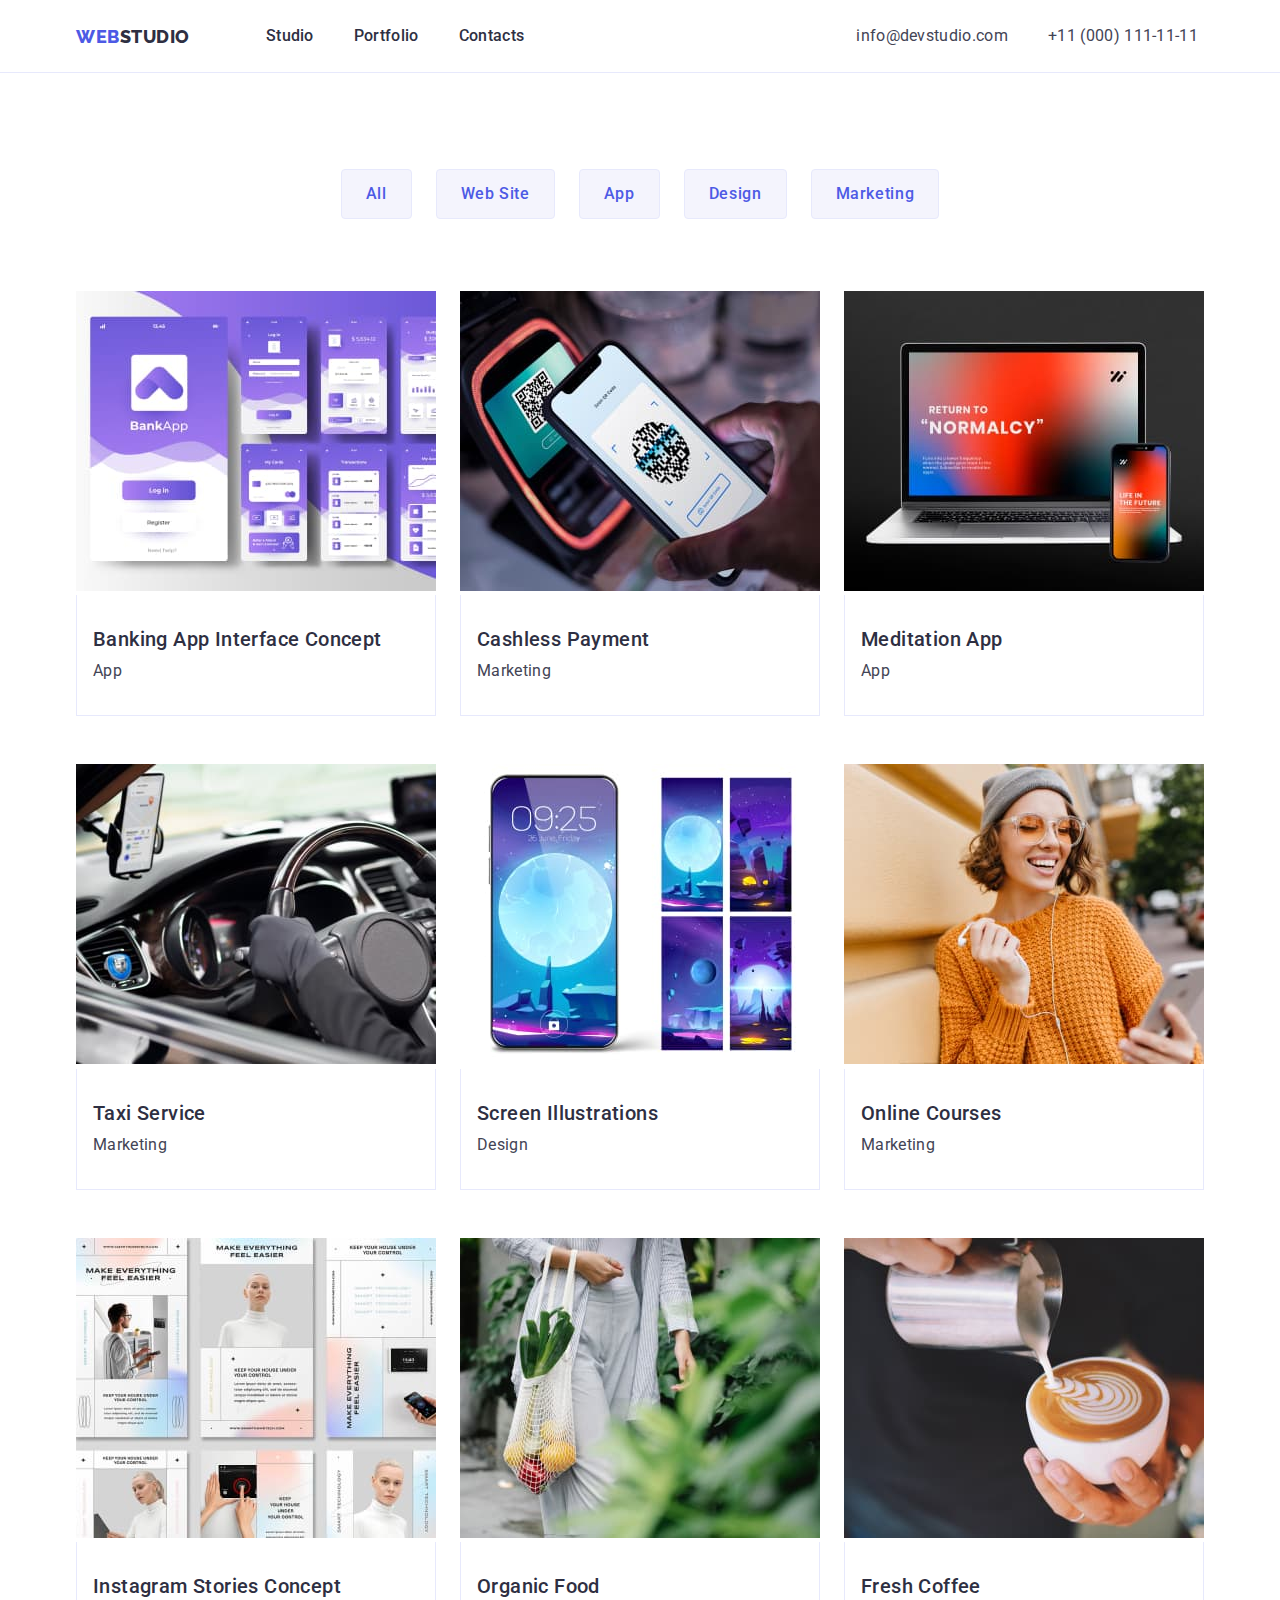
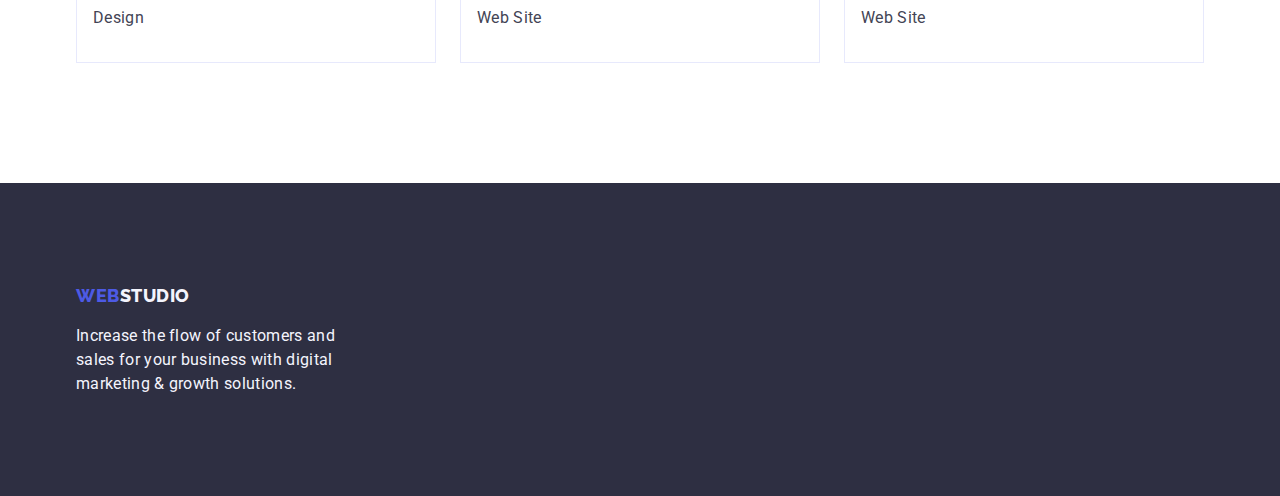
==== portfolio.html @ f7036d9c "markup1" ====
<!DOCTYPE html>
<html lang="en">
  <head>
    <meta charset="UTF-8" />
    <meta name="viewport" content="width=device-width, initial-scale=1.0" />
    <title>Portfolio</title>
    <link rel="preconnect" href="https://fonts.googleapis.com" />
    <link rel="preconnect" href="https://fonts.gstatic.com" crossorigin />
    <link
      href="https://fonts.googleapis.com/css2?family=Raleway:wght@800&family=Roboto:wght@400;500;700&display=swap"
      rel="stylesheet"
    />
    <link
      rel="stylesheet"
      href="https://cdnjs.cloudflare.com/ajax/libs/modern-normalize/2.0.0/modern-normalize.min.css"
    />
    <link rel="stylesheet" href="./css/syles.css" />
  </head>
  <body>
    <!--header-->
    <header class="header">
      <div class="container heaer-container">
        <nav class="header-navigation">
          <div class="header-logo-all">
            <a class="header-logo link" href="./portfolio.html"
              >Web<span class="header-logo-part">Studio</span></a
            >
          </div>
          <ul class="header-menu-list list">
            <li class="header-menu-item">
              <a
                class="header-menu-link link"
                href="./index.html"
                target="_blank"
                >Studio</a
              >
            </li>
            <li class="header-menu-item">
              <a
                class="header-menu-link link"
                href="./portfolio.html"
                target="_blank"
                >Portfolio</a
              >
            </li>
            <li class="header-menu-item">
              <a class="header-menu-link link" href="" target="_blank"
                >Contacts</a
              >
            </li>
          </ul>
        </nav>
        <address class="adress-header-section">
          <ul class="header-adress-list list">
            <li>
              <a
                class="header-menu-adress link"
                href="mailto:info@devstudio.com"
                >info@devstudio.com</a
              >
            </li>
            <li>
              <a class="header-menu-adress link" href="tel:+110001111111"
                >+11 (000) 111-11-11</a
              >
            </li>
          </ul>
        </address>
      </div>
    </header>
    <main>
      <!--section 1-->
      <section class="servicies">
        <div class="container">
          <h1 class="visually-hidden">filter-buttons</h1>
          <ul class="section-button-list list">
            <li class="button-item">
              <button class="button-all" type="button">All</button>
            </li>
            <li class="button-item">
              <button class="button-all" type="button">Web Site</button>
            </li>
            <li class="button-item">
              <button class="button-all" type="button">App</button>
            </li>
            <li class="button-item">
              <button class="button-all" type="button">Design</button>
            </li>
            <li class="button-item">
              <button class="button-all" type="button">Marketing</button>
            </li>
          </ul>
          <ul class="servicies-list list">
            <li class="servicies-item">
              <a class="servicies-item-link link" href="">
                <img
                  src="./images/serv-img-1.jpg"
                  width="360"
                  height="300"
                  alt="Banking App"
                />
                <div class="container-servicies">
                  <h2 class="servicies-title">Banking App Interface Concept</h2>
                  <p class="servicies-type">App</p>
                </div>
              </a>
            </li>
            <li>
              <a class="servicies-item-link link" href="">
                <img
                  src="./images/serv-img-2.jpg"
                  width="360"
                  height="300"
                  alt="Cashless Payment"
                />
                <div class="container-servicies">
                  <h2 class="servicies-title">Cashless Payment</h2>
                  <p class="servicies-type">Marketing</p>
                </div>
              </a>
            </li>
            <li>
              <a class="servicies-item-link link" href="">
                <img
                  src="./images/serv-img-3.jpg"
                  width="360"
                  height="300"
                  alt="Meditation App"
                />
                <div class="container-servicies">
                  <h2 class="servicies-title">Meditation App</h2>
                  <p class="servicies-type">App</p>
                </div>
              </a>
            </li>
            <li>
              <a class="servicies-item-link link" href="">
                <img
                  src="./images/serv-img-4.jpg"
                  width="360"
                  height="300"
                  alt="Taxi Service"
                />
                <div class="container-servicies">
                  <h2 class="servicies-title">Taxi Service</h2>
                  <p class="servicies-type">Marketing</p>
                </div>
              </a>
            </li>
            <li>
              <a class="servicies-item-link link" href="">
                <img
                  src="./images/serv-img-5.jpg"
                  width="360"
                  height="300"
                  alt="Screen Illustrations"
                />
                <div class="container-servicies">
                  <h2 class="servicies-title">Screen Illustrations</h2>
                  <p class="servicies-type">Design</p>
                </div>
              </a>
            </li>
            <li>
              <a class="servicies-item-link link" href="">
                <img
                  src="./images/serv-img-6.jpg"
                  width="360"
                  height="300"
                  alt="Online Courses"
                />
                <div class="container-servicies">
                  <h2 class="servicies-title">Online Courses</h2>
                  <p class="servicies-type">Marketing</p>
                </div>
              </a>
            </li>
            <li>
              <a class="servicies-item-link link" href="">
                <img
                  src="./images/serv-img-7.jpg"
                  width="360"
                  height="300"
                  alt="Instagram Stories Concept"
                />
                <div class="container-servicies">
                  <h2 class="servicies-title">Instagram Stories Concept</h2>
                  <p class="servicies-type">Design</p>
                </div>
              </a>
            </li>
            <li>
              <a class="servicies-item-link link" href="">
                <img
                  src="./images/serv-img-8.jpg"
                  width="360"
                  height="300"
                  alt="Organic Food"
                />
                <div class="container-servicies">
                  <h2 class="servicies-title">Organic Food</h2>
                  <p class="servicies-type">Web Site</p>
                </div>
              </a>
            </li>
            <li>
              <a class="servicies-item-link link" href="">
                <img
                  src="./images/serv-img-9.jpg"
                  width="360"
                  height="300"
                  alt="Organic Food"
                />
                <div class="container-servicies">
                  <h2 class="servicies-title">Fresh Coffee</h2>
                  <p class="servicies-type">Web Site</p>
                </div>
              </a>
            </li>
          </ul>
        </div>
      </section>
    </main>
    <!--footer-->
    <footer class="footer">
      <div class="container">
        <div class="footer-logo-all">
          <a class="footer-logo link" href="./index.html"
            >Web<span class="footer-logo-part">Studio</span></a
          >
        </div>
        <p class="footer-text">
          Increase the flow of customers and sales for your business with
          digital marketing & growth solutions.
        </p>
      </div>
    </footer>
  </body>
</html>
---- css/syles.css ----
body {
  background-color: #ffffff;
  font-family: "Roboto", sans-serif;
  color: #434455;
}

:root {
  --iris: #4d5ae5;
  --ocean: #404bbf;
  --navyblue: #2e2f42;
  --green: #31d0aa;
  --slate: #434455;
  --light_slate: #8e8f99;
  --cornflower: #e7e9fc;
  --cloud: #f4f4fd;
  --navy_blue_modal: #2e2f42;
  --grey: #2e2f42;
  --dairy: #fcfcfc;
  --white: #ffffff;
  --logo_font: "Raleway";
}

*,
*::before,
*::after {
  box-sizing: border-box;
}

main {
  flex-grow: 1;
}

.link {
  text-decoration: none;
}

.list {
  list-style-type: none;
}

.container {
  max-width: 1158px;
  padding: 0 15px;
  margin: 0 auto;
}

.visually-hidden {
  position: absolute;
  width: 1px;
  height: 1px;
  margin: -1px;
  border: 0;
  padding: 0;
  white-space: nowrap;
  clip-path: inset(100%);
  clip: rect(0 0 0 0);
  overflow: hidden;
}

p,
h1,
h2,
h3,
h4,
h5,
h6 {
  margin-top: 0;
  margin-bottom: 0;
}

ol,
ul {
  padding-left: 0;
  margin-top: 0;
  margin-bottom: 0;
}

/*---------------HEADER--------------------*/

.header {
  padding-bottom: 24px;
  padding-top: 24px;
  border-bottom: 1px solid var(--cornflower, #e7e9fc);
  background: var(--white);
}

.heaer-container {
  display: flex;
  align-items: center;
}

.header-logo {
  color: var(--iris);
  font-family: "Raleway", sans-serif;
  font-size: 18px;
  font-weight: 800;
  line-height: 1.17;
  letter-spacing: 0.03em;
  text-transform: uppercase;
}

.header-navigation {
  display: flex;
  align-items: center;
}

.header-logo-part {
  color: var(--navyblue);
}

.header-logo-all {
  padding-bottom: 1.5px;
  padding-top: 1.5px;
  display: flex;
  align-items: center;
  margin-right: 76px;
}

.header-menu-list {
  display: flex;
  gap: 40px;
  margin-right: 332px;
}

.header-menu-link {
  color: var(--navyblue);
  font-size: 16px;
  font-weight: 500;
  line-height: 1.5;
  letter-spacing: 0.02em;
}

.header-menu-link:hover,
.header-menu-link:focus {
  color: var(--ocean);
  text-decoration-line: underline;
}

.adress-header-section {
  font-style: normal;
}

.header-adress-list {
  display: flex;
  gap: 40px;
}

.header-menu-adress {
  color: var(--slate);
  font-size: 16px;
  line-height: 1.5;
  letter-spacing: 0.02em;
}

.header-menu-adress:hover,
.header-menu-adress:focus {
  color: var(--ocean);
}

/*--------------section-1/hero--------------*/

.hero {
  padding: 188px 472px 292px;
  background-color: var(--navyblue);
}

.hero-logo {
  color: var(--white);
  text-align: center;
  font-size: 56px;
  line-height: 1.07;
  letter-spacing: 0.02em;
  max-width: 496px;
  margin: 0 auto 48px auto;
}

.hero-btn {
  color: var(--white);
  font-family: inherit;
  display: block;
  background-color: var(--iris);
  font-size: 16px;
  font-weight: 500;
  line-height: 1.5;
  letter-spacing: 0.04em;
  cursor: pointer;
  padding: 16px 32px;
  border-radius: 4px;
  box-shadow: 0px 4px 4px 0px rgba(0, 0, 0, 0.15);
  margin: 0 auto;
}

.hero-btn:hover,
.hero-btn:focus {
  background-color: var(--ocean);
}

/*--------------section-2-skills--------------*/

.skills {
  padding: 120px 0px;
}
.skills-list {
  display: flex;
  gap: 24px;
}
.skills-item {
}
.skills-subtitle {
  color: var(--navyblue);
  font-size: 20px;
  font-weight: 500;
  line-height: 1.2;
  letter-spacing: 0.02em;
  margin-bottom: 8px;
}
.skills-text {
  color: var(--slate);
  font-size: 16px;
  line-height: 1.5;
  letter-spacing: 0.02em;
  max-width: 264px;
}

/*--------------section-3-doing--------------*/

.doing {
  padding-bottom: 120px;
}

.doing-title {
  color: var(--navyblue);
  text-align: center;
  font-size: 36px;
  line-height: 1.11;
  letter-spacing: 0.02em;
  text-transform: capitalize;
  margin-bottom: 72px;
}
.doing-list {
  display: flex;
  gap: 24px;
}
.doing-item {
}

/*--------------section-4-team--------------*/

.team {
  padding: 120px 0px;
  background-color: var(--cloud);
}
.team-title {
  color: var(--navyblue);
  font-size: 36px;
  line-height: 1.11;
  letter-spacing: 0.02em;
  text-transform: capitalize;
  text-align: center;
  margin-bottom: 72px;
}
.team-list {
  display: flex;
  gap: 24px;
}

.team-item {
  background-color: var(--white);
  border-radius: 0px 0px 4px 4px;
  box-shadow: 0px 2px 1px 0px rgba(46, 47, 66, 0.08),
    0px 1px 1px 0px rgba(46, 47, 66, 0.16),
    0px 1px 6px 0px rgba(46, 47, 66, 0.08);
}

.img-team {
}

.container-team {
  padding: 32px 0;
}

.team-name {
  color: var(--navyblue);
  font-size: 20px;
  font-weight: 500;
  line-height: 1.2;
  letter-spacing: 0.02em;
  text-align: center;
  margin-bottom: 8px;
}

.team-text {
  color: var(--slate);
  font-size: 16px;
  line-height: 1.5;
  letter-spacing: 0.02em;
  text-align: center;
}

/*--------------footer--------------*/

.footer {
  background-color: var(--navyblue);
  padding-top: 101.5px;
}
.footer-logo {
  color: var(--iris);
  font-family: "Raleway", sans-serif;
  font-size: 18px;
  font-weight: 800;
  line-height: 1.17;
  letter-spacing: 0.03em;
  text-transform: uppercase;
}

.footer-logo-part {
  color: var(--cloud);
}

.footer-logo-all {
}

.footer-text {
  color: var(--cloud);
  font-size: 16px;
  line-height: 1.5;
  letter-spacing: 0.02em;
  margin-top: 17.5px;
  max-width: 264px;
  padding-bottom: 100px;
}

/*!--------------PORTFOLIO--------------*/

/*!---------------HEADER-as-index-------*/

/*!---------------button-list-------*/

.servicies {
  padding: 96px 0 120px 0;
}

.section-button-list {
  display: flex;
  gap: 24px;
  margin-bottom: 72px;
  justify-content: center;
}

.button-all {
  color: var(--iris);
  background-color: var(--cloud);
  font-family: inherit;
  font-size: 16px;
  font-weight: 500;
  line-height: 1.5;
  letter-spacing: 0.04em;
  cursor: pointer;
  padding: 12px 24px;
  border-radius: 4px;
  border: 1px solid var(--cornflower);
}

.button-all:hover,
.button-all:focus,
.button-all:active {
  color: var(--white);
  background-color: var(--ocean);
  border: 1px solid transparent;
}

/*!---------------section-servicies-------*/

.servicies-list {
  display: flex;
  column-gap: 24px;
  row-gap: 48px;
  flex-wrap: wrap;
}

.servicies-item {
  width: calc((100% - 48px) / 3);
}

.container-servicies {
  padding: 32px 16px;
  border: 1px solid var(--cornflower);
  border-top: none;
}

.servicies-item-link {
}
.link {
}
.servicies-title {
  color: var(--navyblue);
  font-size: 20px;
  font-weight: 500;
  line-height: 1.2;
  letter-spacing: 0.02em;
  margin-bottom: 8px;
}
.servicies-type {
  color: var(--slate);
  font-size: 16px;
  line-height: 1.5;
  letter-spacing: 0.02em;
}

/*!---------------FOOTER-as-index-------*/
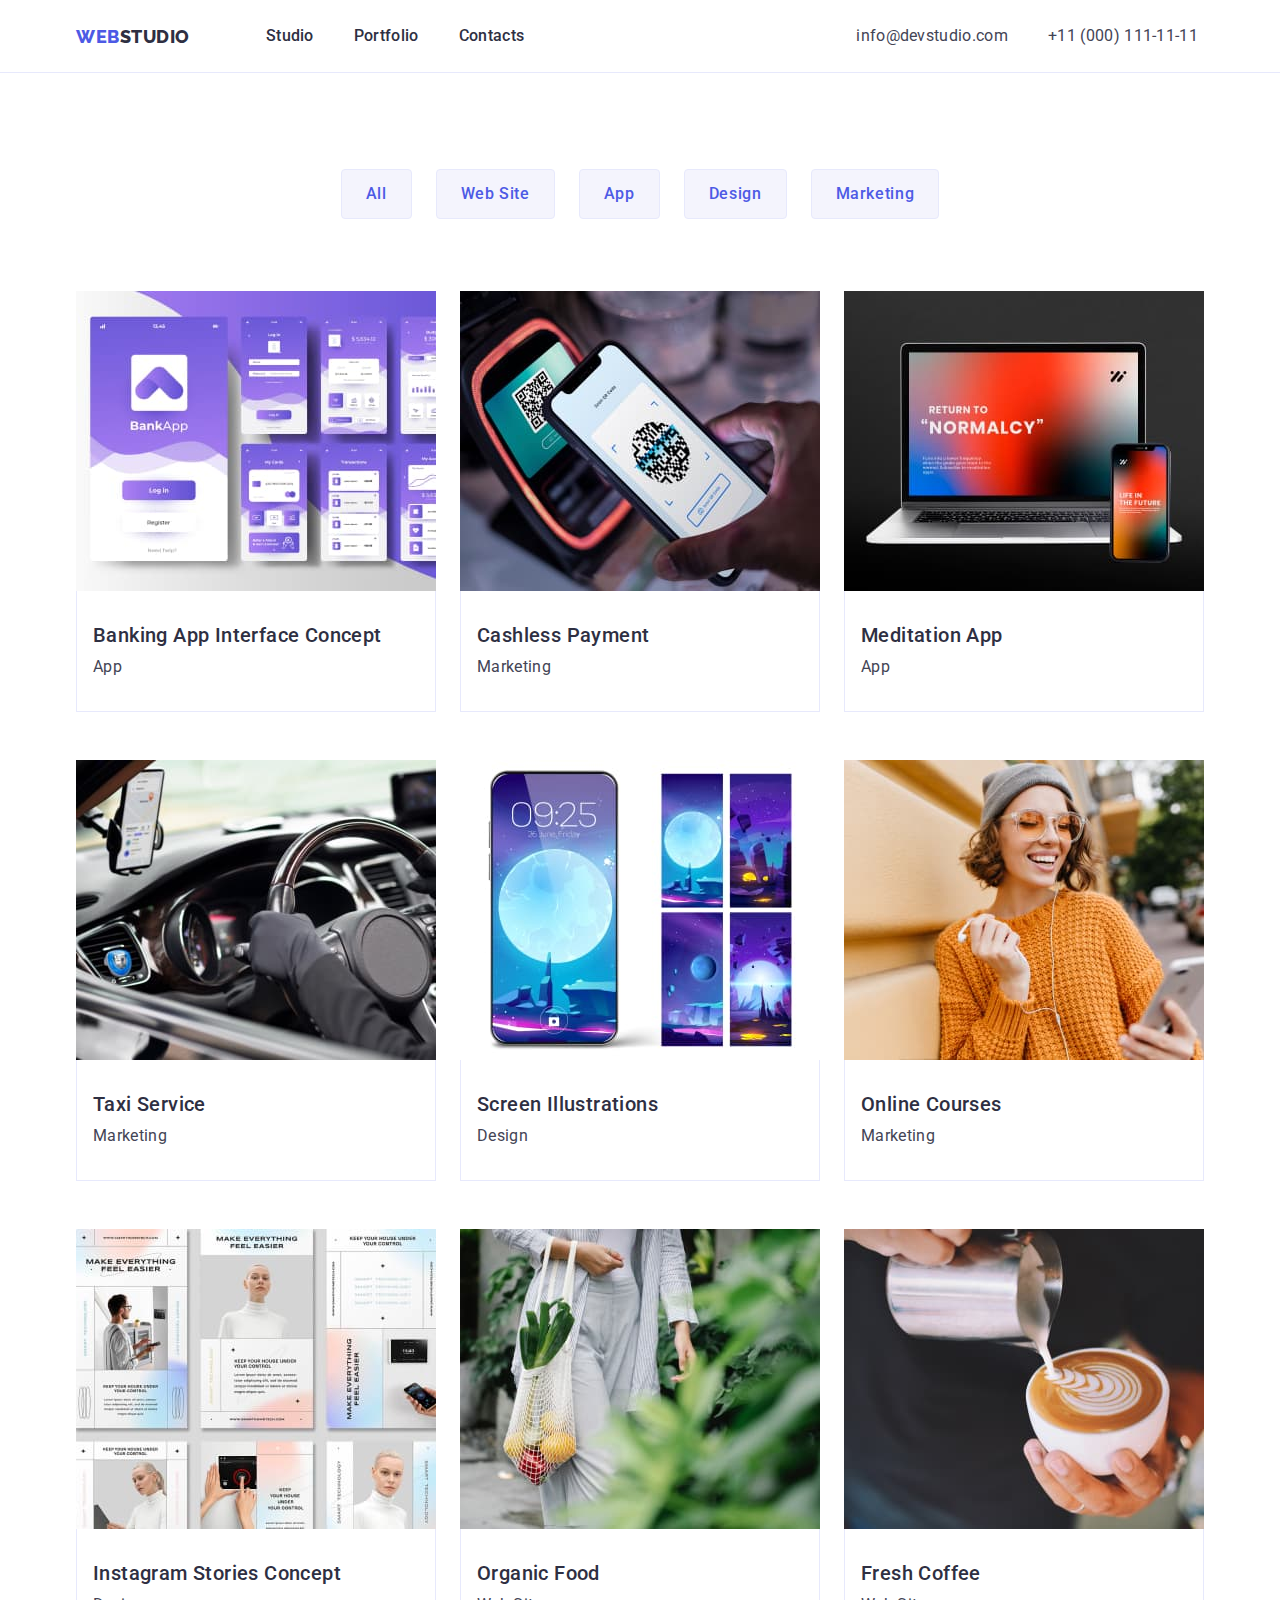
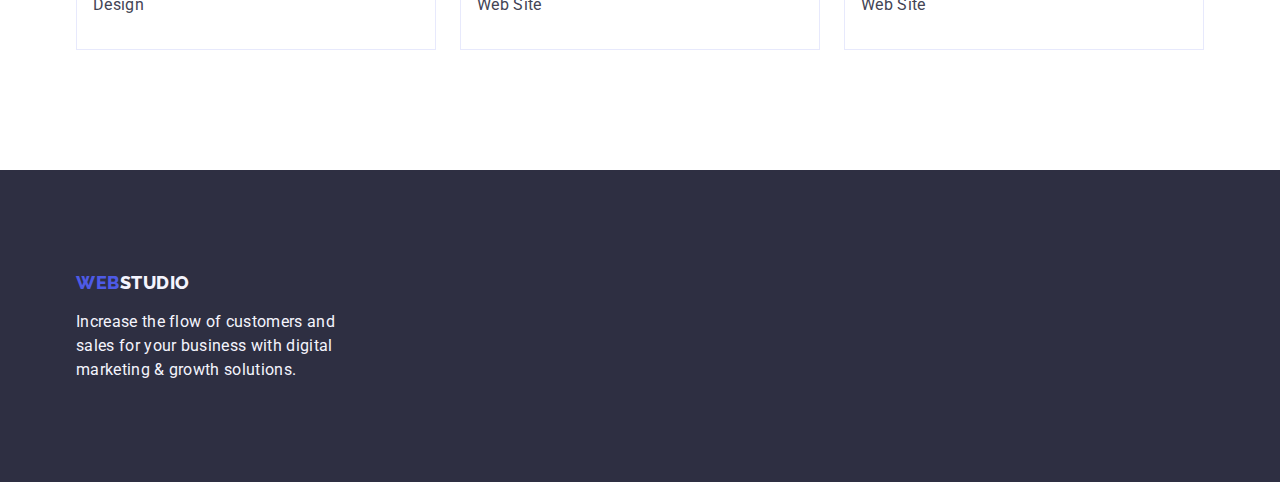
==== commit 60d8e511: "mistake" ====
--- a/portfolio.html
+++ b/portfolio.html
@@ -19,10 +19,10 @@
   <body>
     <!--header-->
     <header class="header">
-      <div class="container heaer-container">
+      <div class="container header-container">
         <nav class="header-navigation">
           <div class="header-logo-all">
-            <a class="header-logo link" href="./portfolio.html"
+            <a class="header-logo-white link" href="./portfolio.html"
               >Web<span class="header-logo-part">Studio</span></a
             >
           </div>
--- a/css/syles.css
+++ b/css/syles.css
@@ -30,6 +30,10 @@
   flex-grow: 1;
 }
 
+img {
+  display: block;
+}
+
 .link {
   text-decoration: none;
 }
@@ -78,18 +82,17 @@
 /*---------------HEADER--------------------*/
 
 .header {
-  padding-bottom: 24px;
-  padding-top: 24px;
+  padding: 24px 0;
   border-bottom: 1px solid var(--cornflower, #e7e9fc);
   background: var(--white);
 }
 
-.heaer-container {
+.header-container {
   display: flex;
   align-items: center;
 }
 
-.header-logo {
+.header-logo-white {
   color: var(--iris);
   font-family: "Raleway", sans-serif;
   font-size: 18px;
@@ -97,6 +100,7 @@
   line-height: 1.17;
   letter-spacing: 0.03em;
   text-transform: uppercase;
+  margin-right: 76px;
 }
 
 .header-navigation {
@@ -113,7 +117,7 @@
   padding-top: 1.5px;
   display: flex;
   align-items: center;
-  margin-right: 76px;
+  /*margin-right: 76px;*/
 }
 
 .header-menu-list {
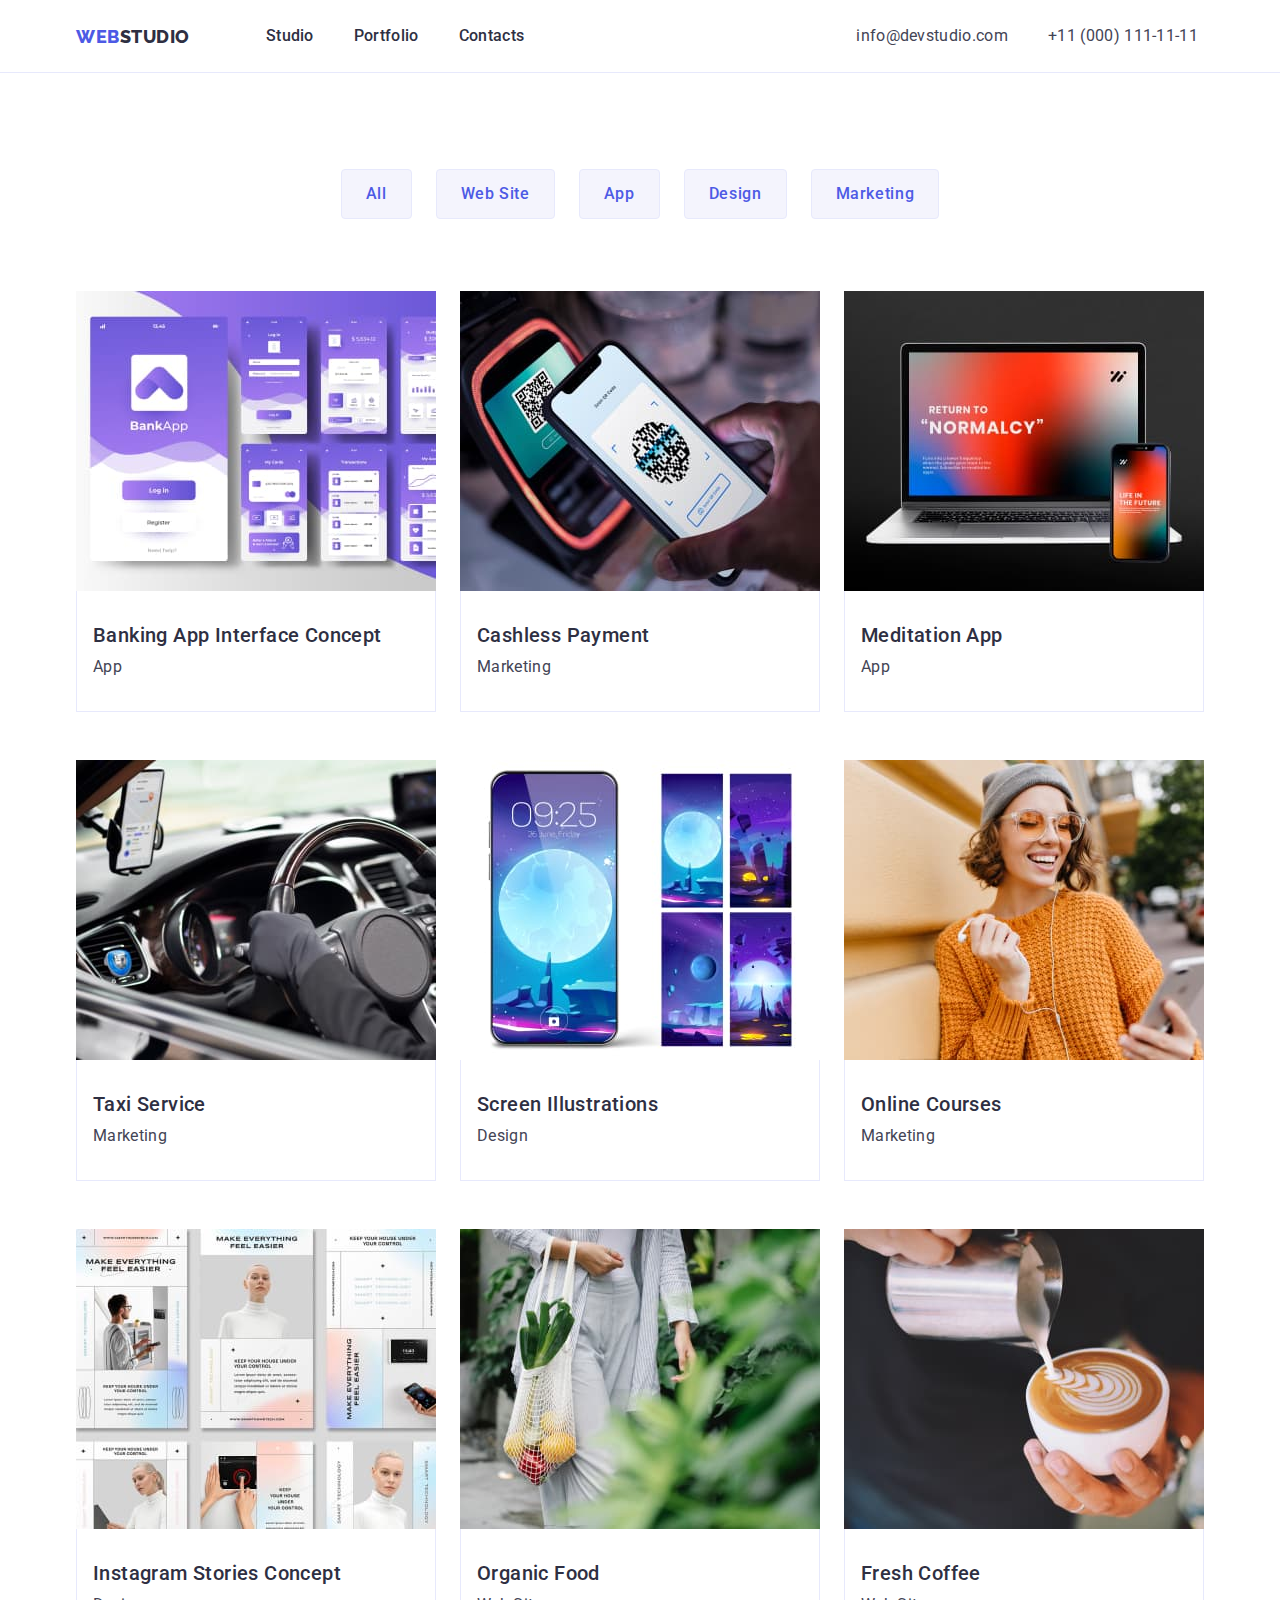
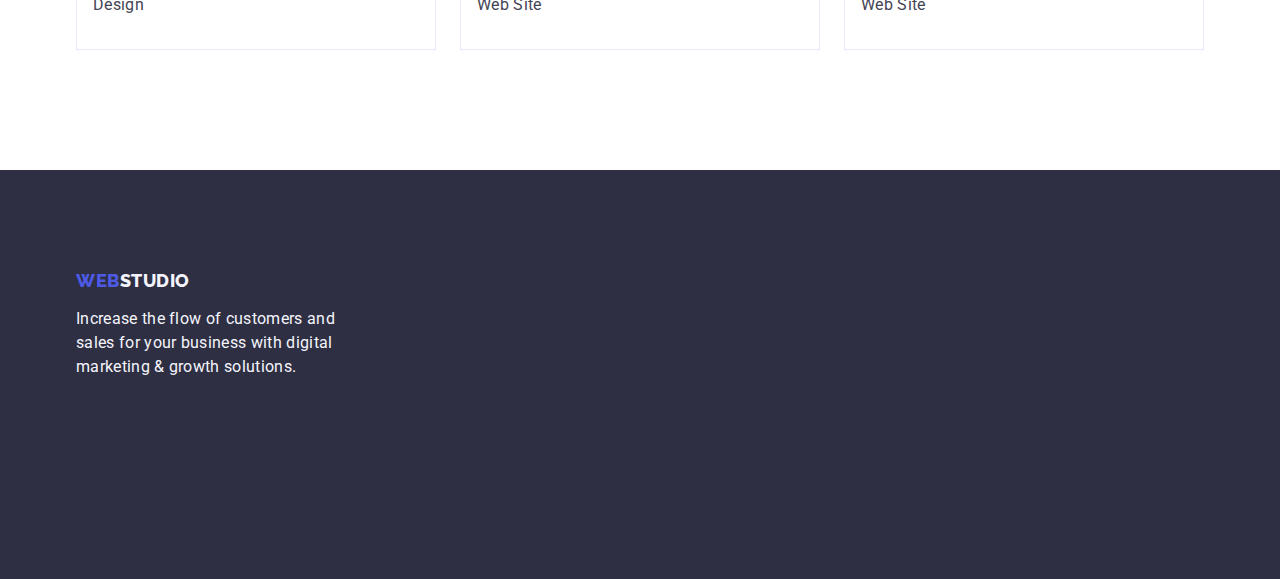
==== commit ffdd6090: "mistake-footer" ====
--- a/portfolio.html
+++ b/portfolio.html
@@ -105,7 +105,7 @@
                 </div>
               </a>
             </li>
-            <li>
+            <li class="servicies-item">
               <a class="servicies-item-link link" href="">
                 <img
                   src="./images/serv-img-2.jpg"
@@ -119,7 +119,7 @@
                 </div>
               </a>
             </li>
-            <li>
+            <li class="servicies-item">
               <a class="servicies-item-link link" href="">
                 <img
                   src="./images/serv-img-3.jpg"
@@ -133,7 +133,7 @@
                 </div>
               </a>
             </li>
-            <li>
+            <li class="servicies-item">
               <a class="servicies-item-link link" href="">
                 <img
                   src="./images/serv-img-4.jpg"
@@ -147,7 +147,7 @@
                 </div>
               </a>
             </li>
-            <li>
+            <li class="servicies-item">
               <a class="servicies-item-link link" href="">
                 <img
                   src="./images/serv-img-5.jpg"
@@ -161,7 +161,7 @@
                 </div>
               </a>
             </li>
-            <li>
+            <li class="servicies-item">
               <a class="servicies-item-link link" href="">
                 <img
                   src="./images/serv-img-6.jpg"
@@ -175,7 +175,7 @@
                 </div>
               </a>
             </li>
-            <li>
+            <li class="servicies-item">
               <a class="servicies-item-link link" href="">
                 <img
                   src="./images/serv-img-7.jpg"
@@ -189,7 +189,7 @@
                 </div>
               </a>
             </li>
-            <li>
+            <li class="servicies-item">
               <a class="servicies-item-link link" href="">
                 <img
                   src="./images/serv-img-8.jpg"
@@ -203,7 +203,7 @@
                 </div>
               </a>
             </li>
-            <li>
+            <li class="servicies-item">
               <a class="servicies-item-link link" href="">
                 <img
                   src="./images/serv-img-9.jpg"
@@ -224,11 +224,9 @@
     <!--footer-->
     <footer class="footer">
       <div class="container">
-        <div class="footer-logo-all">
-          <a class="footer-logo link" href="./index.html"
-            >Web<span class="footer-logo-part">Studio</span></a
-          >
-        </div>
+        <a class="footer-logo link" href="./index.html"
+          >Web<span class="footer-logo-part">Studio</span></a
+        >
         <p class="footer-text">
           Increase the flow of customers and sales for your business with
           digital marketing & growth solutions.
--- a/css/syles.css
+++ b/css/syles.css
@@ -164,7 +164,7 @@
 /*--------------section-1/hero--------------*/
 
 .hero {
-  padding: 188px 472px 292px;
+  padding: 188px 0;
   background-color: var(--navyblue);
 }
 
@@ -192,6 +192,9 @@
   border-radius: 4px;
   box-shadow: 0px 4px 4px 0px rgba(0, 0, 0, 0.15);
   margin: 0 auto;
+  min-width: 169px;
+  height: 56px;
+  border: none;
 }
 
 .hero-btn:hover,
@@ -305,7 +308,7 @@
 
 .footer {
   background-color: var(--navyblue);
-  padding-top: 101.5px;
+  padding: 100px 0;
 }
 .footer-logo {
   color: var(--iris);
@@ -321,7 +324,9 @@
   color: var(--cloud);
 }
 
-.footer-logo-all {
+.footer-logo {
+  display: inline-block;
+  margin-bottom: 16px;
 }
 
 .footer-text {
@@ -329,7 +334,6 @@
   font-size: 16px;
   line-height: 1.5;
   letter-spacing: 0.02em;
-  margin-top: 17.5px;
   max-width: 264px;
   padding-bottom: 100px;
 }
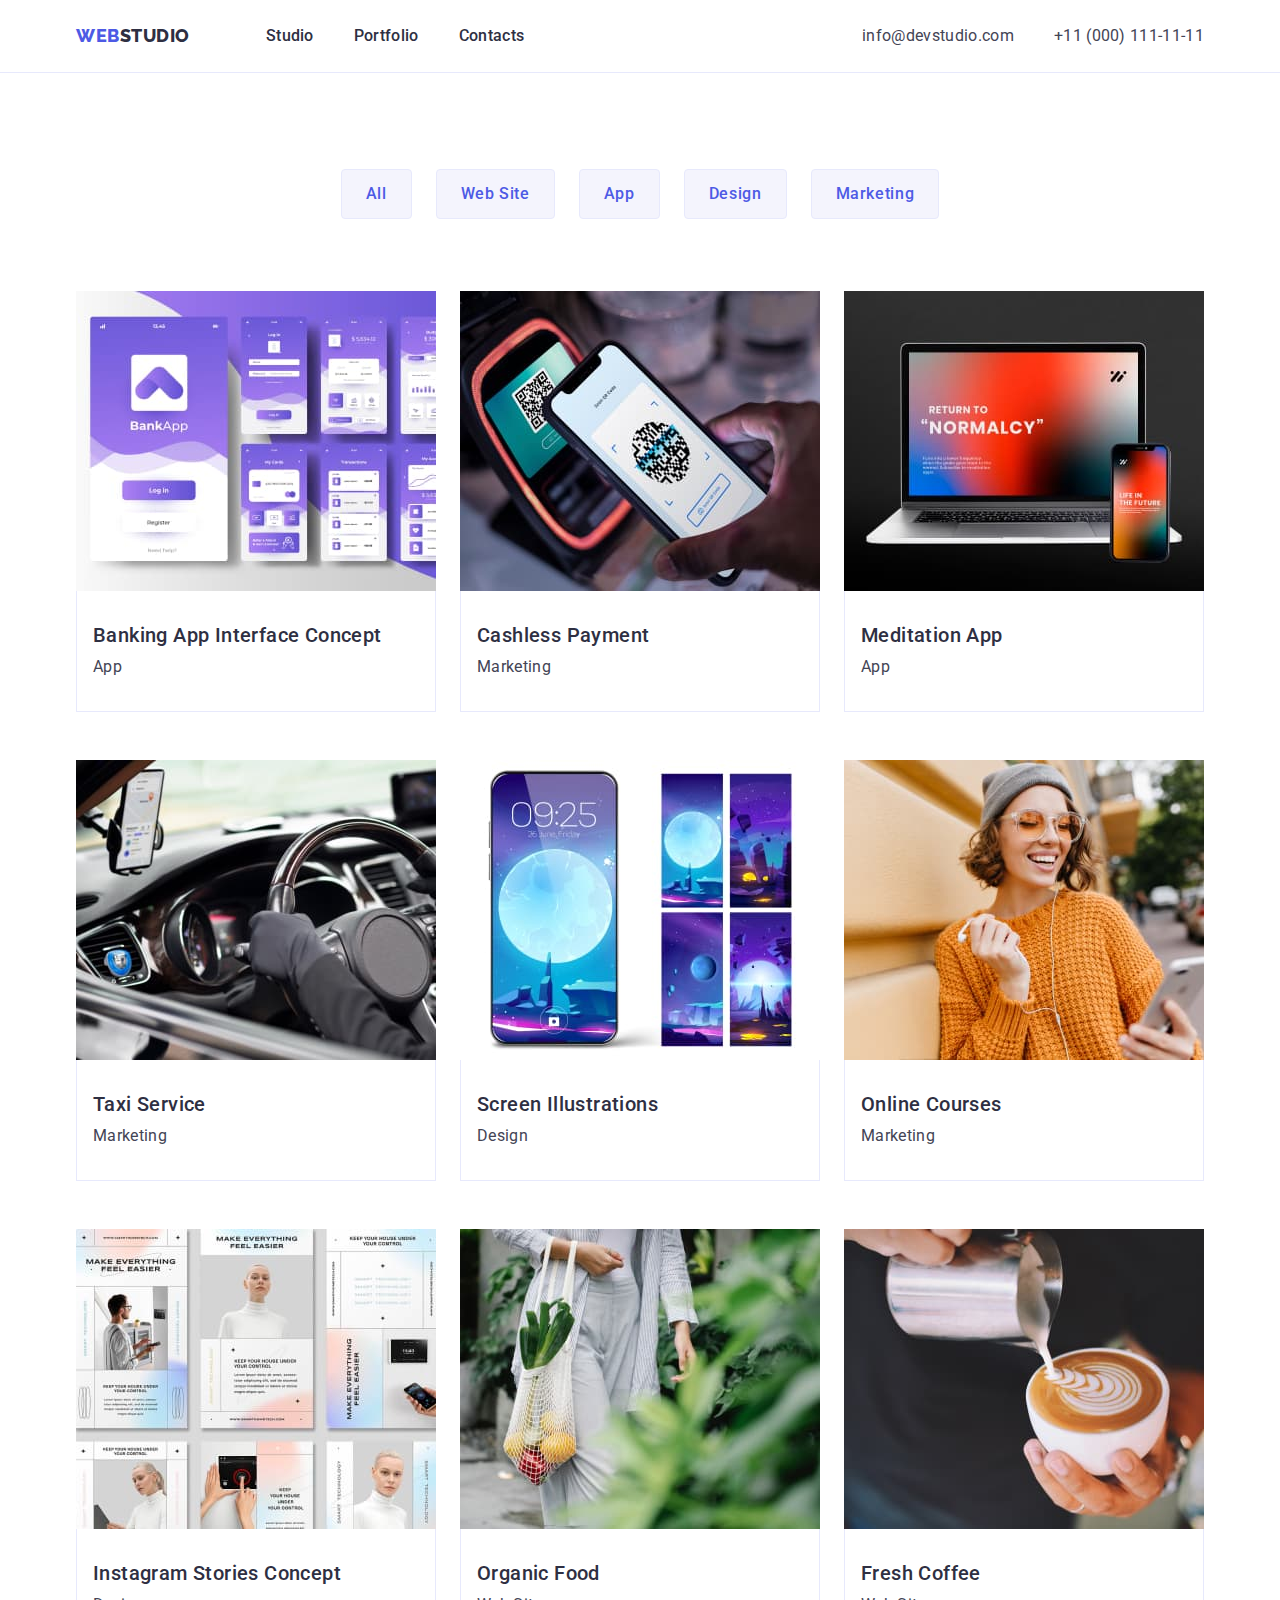
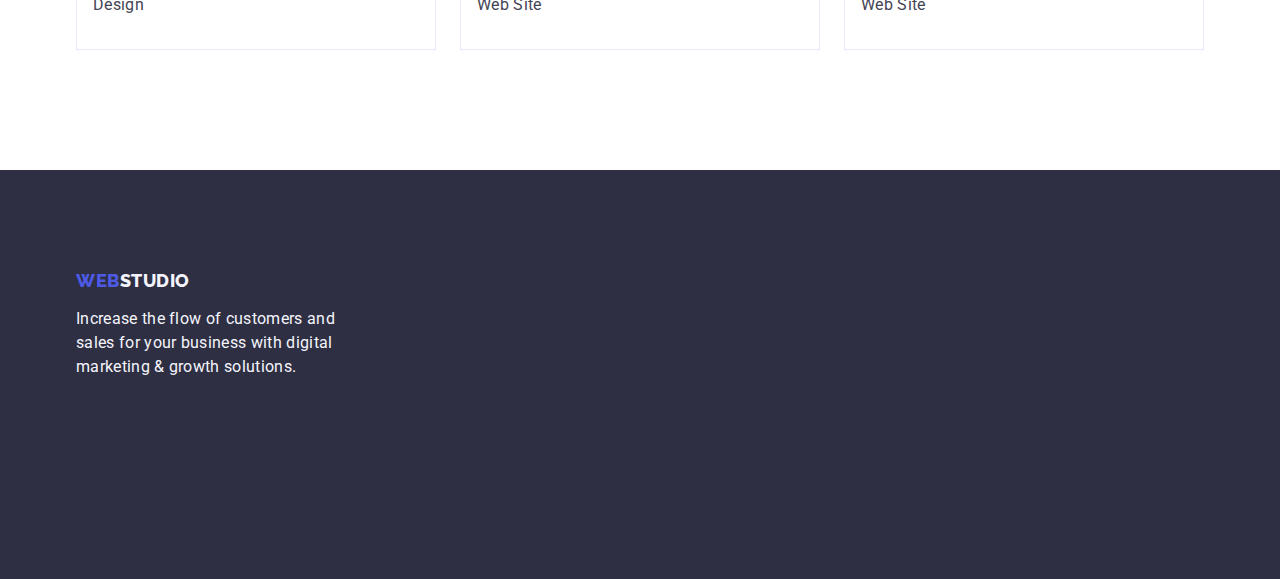
==== commit 711c2e0d: "mistakesm" ====
--- a/portfolio.html
+++ b/portfolio.html
@@ -21,11 +21,9 @@
     <header class="header">
       <div class="container header-container">
         <nav class="header-navigation">
-          <div class="header-logo-all">
-            <a class="header-logo-white link" href="./portfolio.html"
-              >Web<span class="header-logo-part">Studio</span></a
-            >
-          </div>
+          <a class="header-logo link" href="./portfolio.html"
+            >Web<span class="header-logo-part">Studio</span></a
+          >
           <ul class="header-menu-list list">
             <li class="header-menu-item">
               <a
--- a/css/syles.css
+++ b/css/syles.css
@@ -92,7 +92,7 @@
   align-items: center;
 }
 
-.header-logo-white {
+.header-logo {
   color: var(--iris);
   font-family: "Raleway", sans-serif;
   font-size: 18px;
@@ -100,30 +100,29 @@
   line-height: 1.17;
   letter-spacing: 0.03em;
   text-transform: uppercase;
+  display: flex;
+  align-items: center;
   margin-right: 76px;
 }
 
+.header-logo-part {
+  color: var(--navyblue);
+}
+
 .header-navigation {
   display: flex;
   align-items: center;
-}
-
-.header-logo-part {
-  color: var(--navyblue);
-}
-
-.header-logo-all {
-  padding-bottom: 1.5px;
-  padding-top: 1.5px;
-  display: flex;
+  margin-right: auto;
+}
+
+.header-menu-list {
+  display: flex;
+  gap: 40px;
   align-items: center;
-  /*margin-right: 76px;*/
-}
-
-.header-menu-list {
-  display: flex;
-  gap: 40px;
   margin-right: 332px;
+}
+
+.header-menu-item {
 }
 
 .header-menu-link {
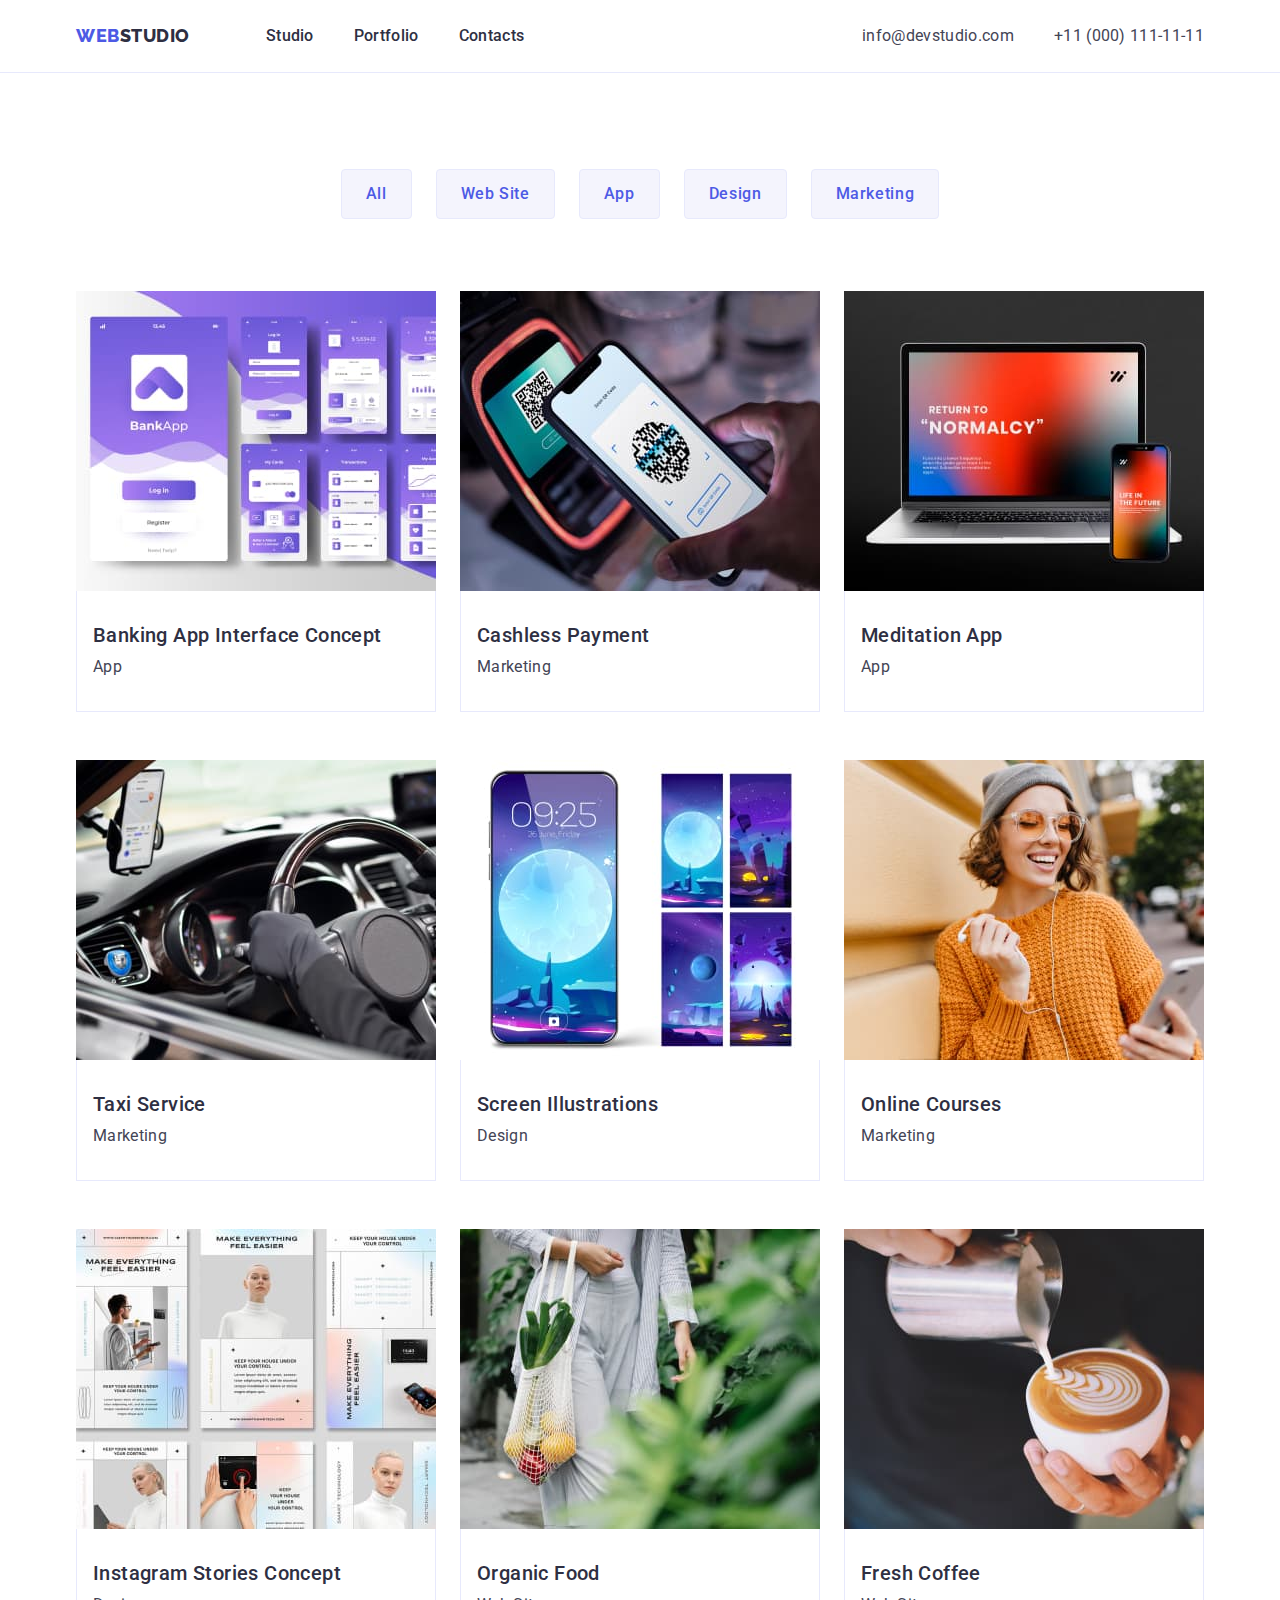
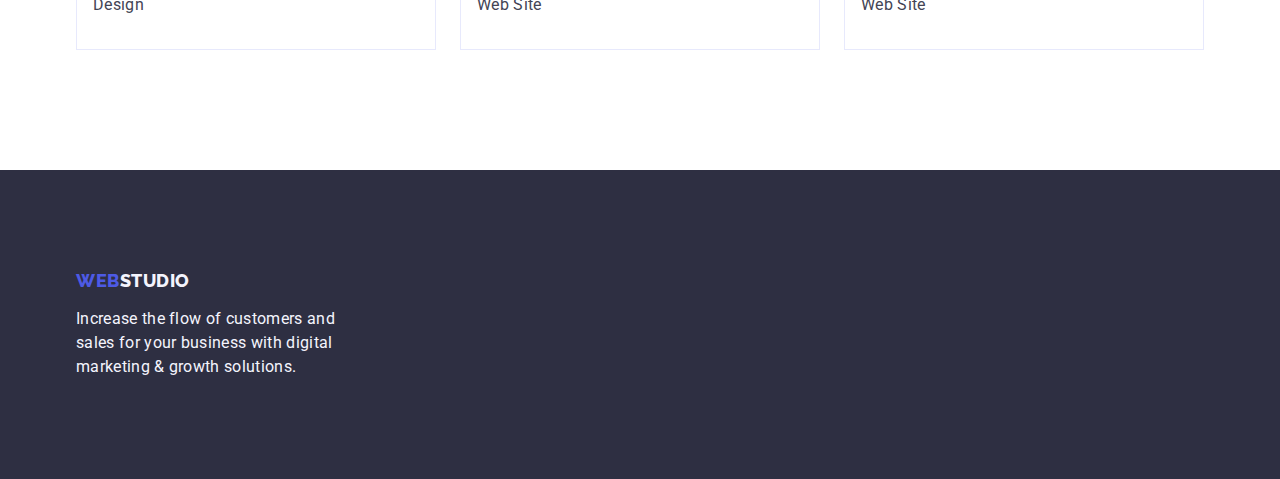
==== commit 5723ff56: "end" ====
--- a/portfolio.html
+++ b/portfolio.html
@@ -19,7 +19,7 @@
   <body>
     <!--header-->
     <header class="header">
-      <div class="container header-container">
+      <div class="header-container container">
         <nav class="header-navigation">
           <a class="header-logo link" href="./portfolio.html"
             >Web<span class="header-logo-part">Studio</span></a
@@ -222,7 +222,7 @@
     <!--footer-->
     <footer class="footer">
       <div class="container">
-        <a class="footer-logo link" href="./index.html"
+        <a class="footer-logo link" href="./portfolio.html"
           >Web<span class="footer-logo-part">Studio</span></a
         >
         <p class="footer-text">
--- a/css/syles.css
+++ b/css/syles.css
@@ -90,6 +90,7 @@
 .header-container {
   display: flex;
   align-items: center;
+  padding: 0 15px;
 }
 
 .header-logo {
@@ -131,6 +132,7 @@
   font-weight: 500;
   line-height: 1.5;
   letter-spacing: 0.02em;
+  padding: 24px 0 24px;
 }
 
 .header-menu-link:hover,
@@ -334,7 +336,6 @@
   line-height: 1.5;
   letter-spacing: 0.02em;
   max-width: 264px;
-  padding-bottom: 100px;
 }
 
 /*!--------------PORTFOLIO--------------*/
